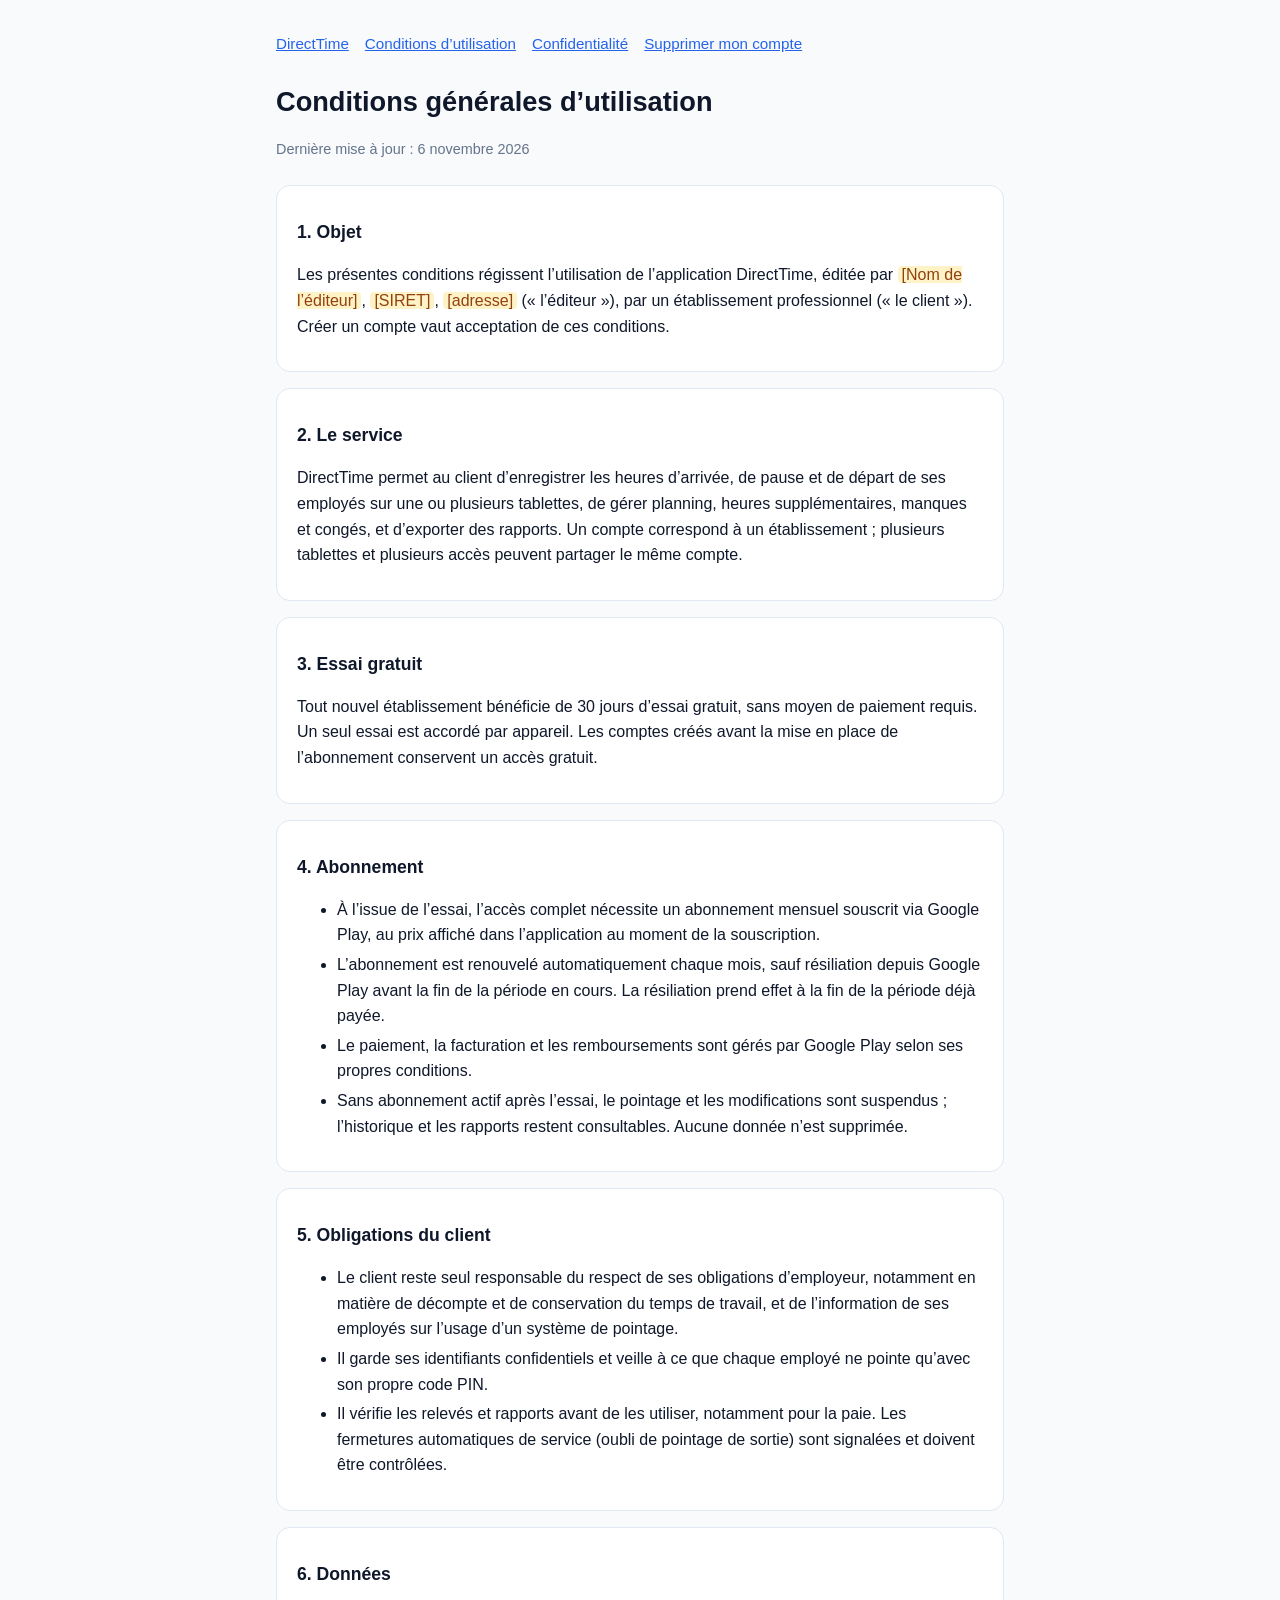
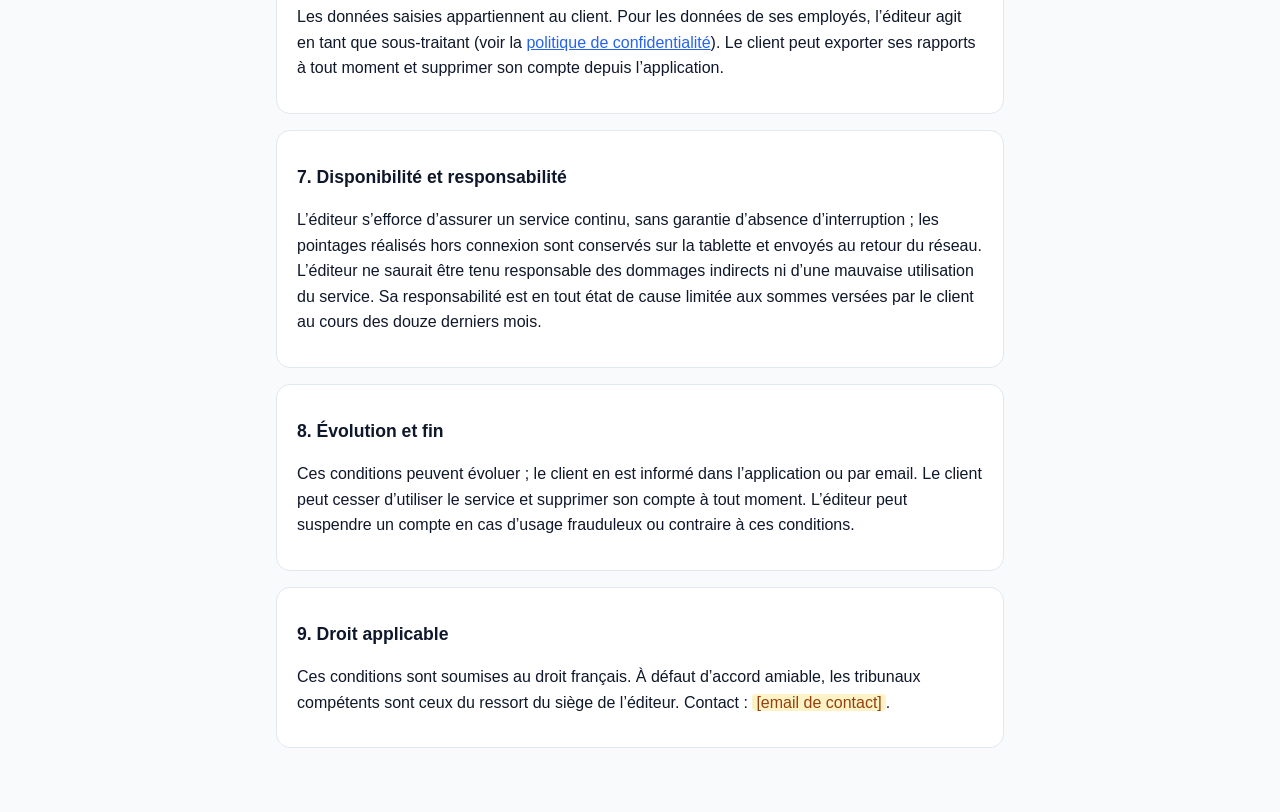
==== cgu.html @ fb90a257 "added directtime legal pages" ====
<!doctype html><html lang="fr"><head><meta charset="utf-8"><meta name="viewport" content="width=device-width,initial-scale=1"><title>Conditions d’utilisation — DirectTime</title><link rel="stylesheet" href="style.css"></head><body><main>
<nav><a href="index.html">DirectTime</a><a href="cgu.html">Conditions d’utilisation</a><a href="confidentialite.html">Confidentialité</a><a href="suppression-compte.html">Supprimer mon compte</a></nav>
<h1>Conditions générales d’utilisation</h1><p class="meta">Dernière mise à jour : 6 novembre 2026</p>

<section><h2>1. Objet</h2><p>Les présentes conditions régissent l’utilisation de l’application DirectTime, éditée par <span class="todo">[Nom de l’éditeur]</span>, <span class="todo">[SIRET]</span>, <span class="todo">[adresse]</span> (« l’éditeur »), par un établissement professionnel (« le client »). Créer un compte vaut acceptation de ces conditions.</p></section>

<section><h2>2. Le service</h2><p>DirectTime permet au client d’enregistrer les heures d’arrivée, de pause et de départ de ses employés sur une ou plusieurs tablettes, de gérer planning, heures supplémentaires, manques et congés, et d’exporter des rapports. Un compte correspond à un établissement ; plusieurs tablettes et plusieurs accès peuvent partager le même compte.</p></section>

<section><h2>3. Essai gratuit</h2><p>Tout nouvel établissement bénéficie de 30 jours d’essai gratuit, sans moyen de paiement requis. Un seul essai est accordé par appareil. Les comptes créés avant la mise en place de l’abonnement conservent un accès gratuit.</p></section>

<section><h2>4. Abonnement</h2>
<ul>
<li>À l’issue de l’essai, l’accès complet nécessite un abonnement mensuel souscrit via Google Play, au prix affiché dans l’application au moment de la souscription.</li>
<li>L’abonnement est renouvelé automatiquement chaque mois, sauf résiliation depuis Google Play avant la fin de la période en cours. La résiliation prend effet à la fin de la période déjà payée.</li>
<li>Le paiement, la facturation et les remboursements sont gérés par Google Play selon ses propres conditions.</li>
<li>Sans abonnement actif après l’essai, le pointage et les modifications sont suspendus ; l’historique et les rapports restent consultables. Aucune donnée n’est supprimée.</li>
</ul></section>

<section><h2>5. Obligations du client</h2>
<ul>
<li>Le client reste seul responsable du respect de ses obligations d’employeur, notamment en matière de décompte et de conservation du temps de travail, et de l’information de ses employés sur l’usage d’un système de pointage.</li>
<li>Il garde ses identifiants confidentiels et veille à ce que chaque employé ne pointe qu’avec son propre code PIN.</li>
<li>Il vérifie les relevés et rapports avant de les utiliser, notamment pour la paie. Les fermetures automatiques de service (oubli de pointage de sortie) sont signalées et doivent être contrôlées.</li>
</ul></section>

<section><h2>6. Données</h2><p>Les données saisies appartiennent au client. Pour les données de ses employés, l’éditeur agit en tant que sous-traitant (voir la <a href="confidentialite.html">politique de confidentialité</a>). Le client peut exporter ses rapports à tout moment et supprimer son compte depuis l’application.</p></section>

<section><h2>7. Disponibilité et responsabilité</h2><p>L’éditeur s’efforce d’assurer un service continu, sans garantie d’absence d’interruption ; les pointages réalisés hors connexion sont conservés sur la tablette et envoyés au retour du réseau. L’éditeur ne saurait être tenu responsable des dommages indirects ni d’une mauvaise utilisation du service. Sa responsabilité est en tout état de cause limitée aux sommes versées par le client au cours des douze derniers mois.</p></section>

<section><h2>8. Évolution et fin</h2><p>Ces conditions peuvent évoluer ; le client en est informé dans l’application ou par email. Le client peut cesser d’utiliser le service et supprimer son compte à tout moment. L’éditeur peut suspendre un compte en cas d’usage frauduleux ou contraire à ces conditions.</p></section>

<section><h2>9. Droit applicable</h2><p>Ces conditions sont soumises au droit français. À défaut d’accord amiable, les tribunaux compétents sont ceux du ressort du siège de l’éditeur. Contact : <span class="todo">[email de contact]</span>.</p></section>
</main></body></html>
---- style.css ----
:root{--bg:#f8fafc;--card:#fff;--text:#0f172a;--muted:#64748b;--line:#e2e8f0;--accent:#2563eb}
@media (prefers-color-scheme:dark){:root{--bg:#0b0d12;--card:#151821;--text:#f1f5f9;--muted:#94a3b8;--line:#262a35;--accent:#60a5fa}}
*{box-sizing:border-box}body{margin:0;background:var(--bg);color:var(--text);font:16px/1.6 -apple-system,BlinkMacSystemFont,"Segoe UI",Roboto,sans-serif}
main{max-width:760px;margin:0 auto;padding:32px 16px 64px}h1{font-size:1.7rem;margin:0 0 4px}h2{font-size:1.1rem;margin:28px 0 8px}
.meta{color:var(--muted);font-size:.9rem;margin-bottom:24px}section{background:var(--card);border:1px solid var(--line);border-radius:14px;padding:4px 20px 16px;margin-top:16px}
a{color:var(--accent)}nav{display:flex;gap:16px;flex-wrap:wrap;margin-bottom:24px;font-size:.95rem}.todo{background:#fef3c7;color:#92400e;padding:0 4px;border-radius:4px}
ol li,ul li{margin:4px 0}
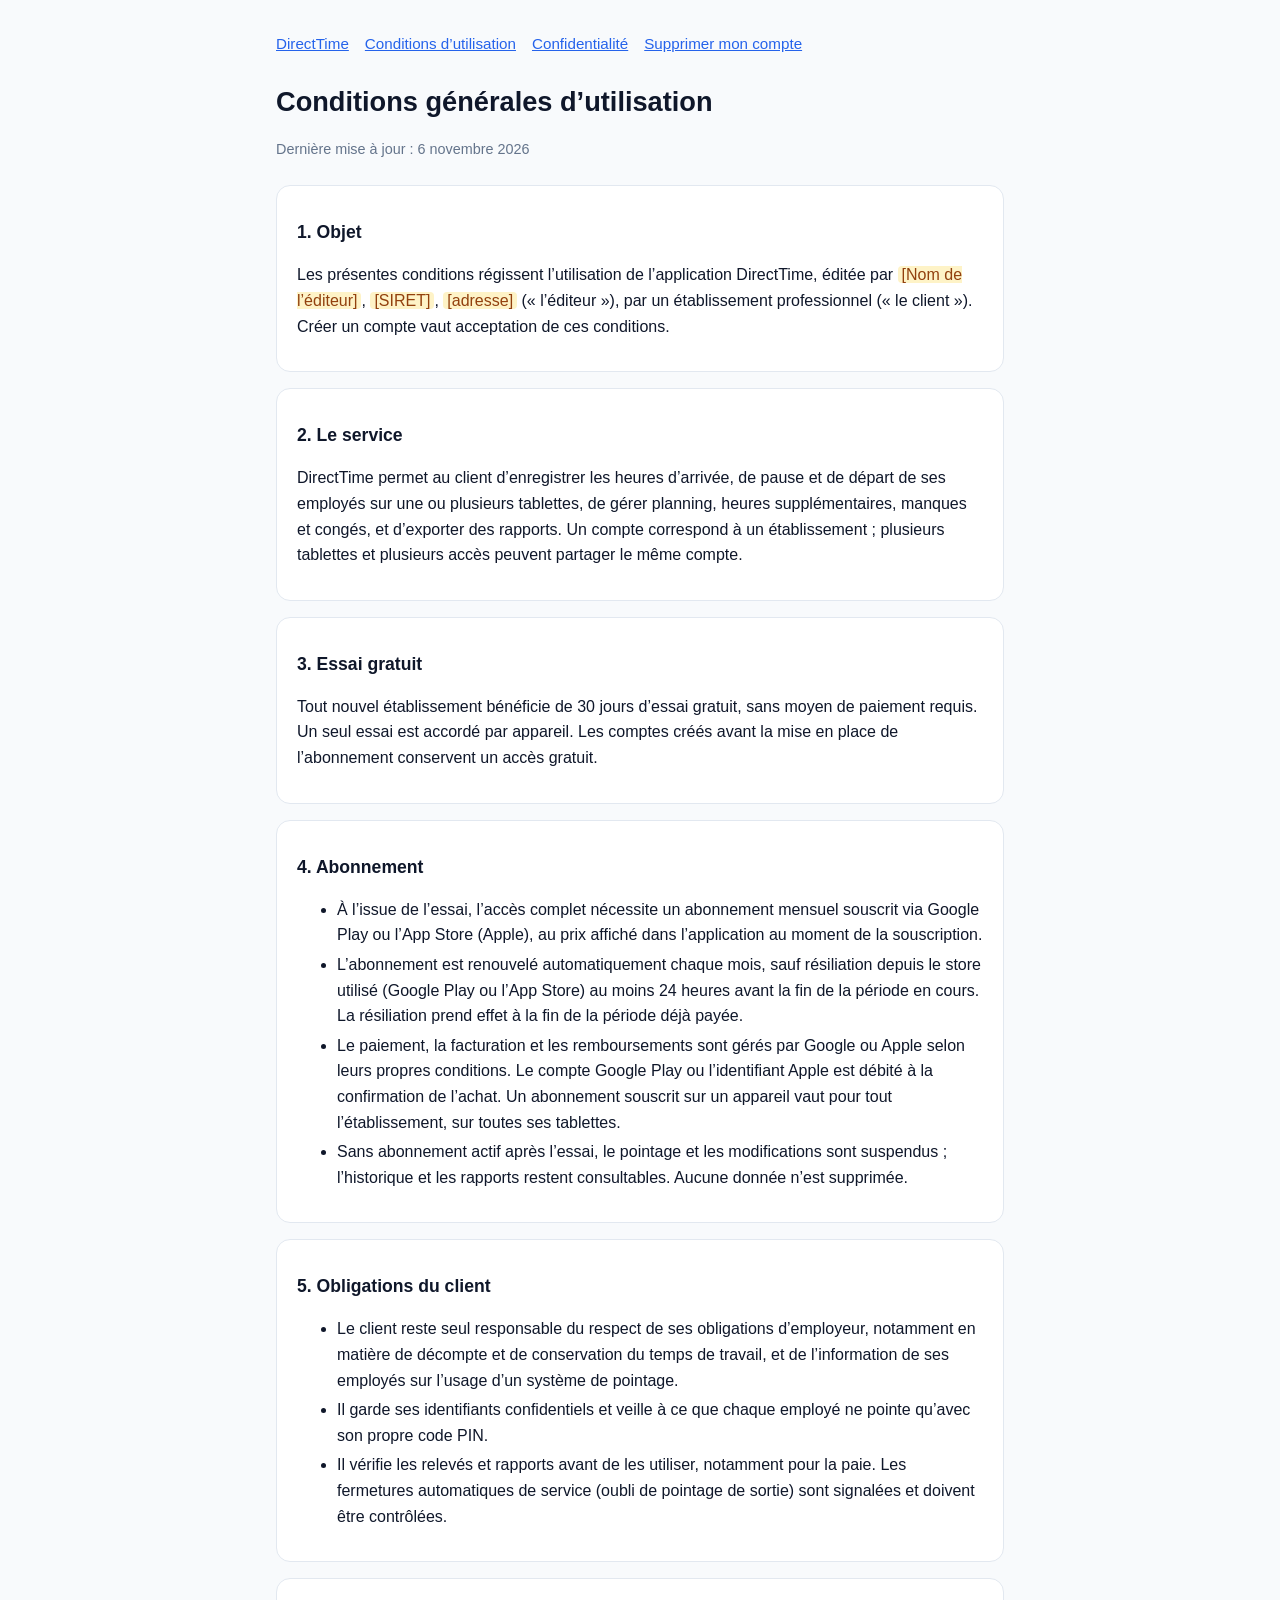
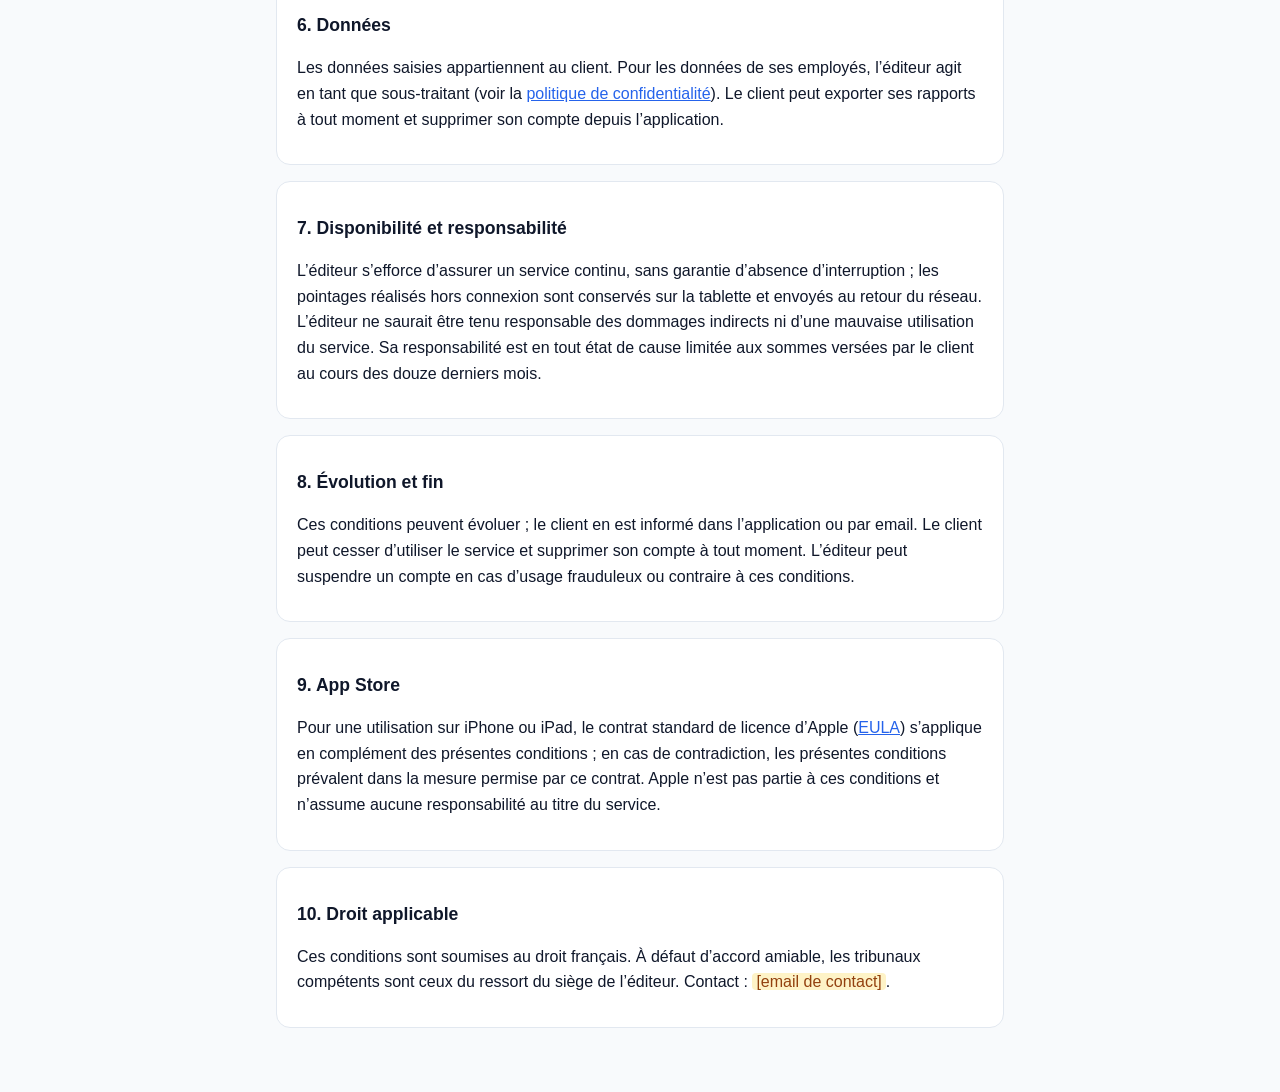
==== commit 1eb07ac8: "updated legal pages" ====
--- a/cgu.html
+++ b/cgu.html
@@ -10,9 +10,9 @@
 
 <section><h2>4. Abonnement</h2>
 <ul>
-<li>À l’issue de l’essai, l’accès complet nécessite un abonnement mensuel souscrit via Google Play, au prix affiché dans l’application au moment de la souscription.</li>
-<li>L’abonnement est renouvelé automatiquement chaque mois, sauf résiliation depuis Google Play avant la fin de la période en cours. La résiliation prend effet à la fin de la période déjà payée.</li>
-<li>Le paiement, la facturation et les remboursements sont gérés par Google Play selon ses propres conditions.</li>
+<li>À l’issue de l’essai, l’accès complet nécessite un abonnement mensuel souscrit via Google Play ou l’App Store (Apple), au prix affiché dans l’application au moment de la souscription.</li>
+<li>L’abonnement est renouvelé automatiquement chaque mois, sauf résiliation depuis le store utilisé (Google Play ou l’App Store) au moins 24 heures avant la fin de la période en cours. La résiliation prend effet à la fin de la période déjà payée.</li>
+<li>Le paiement, la facturation et les remboursements sont gérés par Google ou Apple selon leurs propres conditions. Le compte Google Play ou l’identifiant Apple est débité à la confirmation de l’achat. Un abonnement souscrit sur un appareil vaut pour tout l’établissement, sur toutes ses tablettes.</li>
 <li>Sans abonnement actif après l’essai, le pointage et les modifications sont suspendus ; l’historique et les rapports restent consultables. Aucune donnée n’est supprimée.</li>
 </ul></section>
 
@@ -29,5 +29,7 @@
 
 <section><h2>8. Évolution et fin</h2><p>Ces conditions peuvent évoluer ; le client en est informé dans l’application ou par email. Le client peut cesser d’utiliser le service et supprimer son compte à tout moment. L’éditeur peut suspendre un compte en cas d’usage frauduleux ou contraire à ces conditions.</p></section>
 
-<section><h2>9. Droit applicable</h2><p>Ces conditions sont soumises au droit français. À défaut d’accord amiable, les tribunaux compétents sont ceux du ressort du siège de l’éditeur. Contact : <span class="todo">[email de contact]</span>.</p></section>
+<section><h2>9. App Store</h2><p>Pour une utilisation sur iPhone ou iPad, le contrat standard de licence d’Apple (<a href="https://www.apple.com/legal/internet-services/itunes/dev/stdeula/">EULA</a>) s’applique en complément des présentes conditions ; en cas de contradiction, les présentes conditions prévalent dans la mesure permise par ce contrat. Apple n’est pas partie à ces conditions et n’assume aucune responsabilité au titre du service.</p></section>
+
+<section><h2>10. Droit applicable</h2><p>Ces conditions sont soumises au droit français. À défaut d’accord amiable, les tribunaux compétents sont ceux du ressort du siège de l’éditeur. Contact : <span class="todo">[email de contact]</span>.</p></section>
 </main></body></html>
